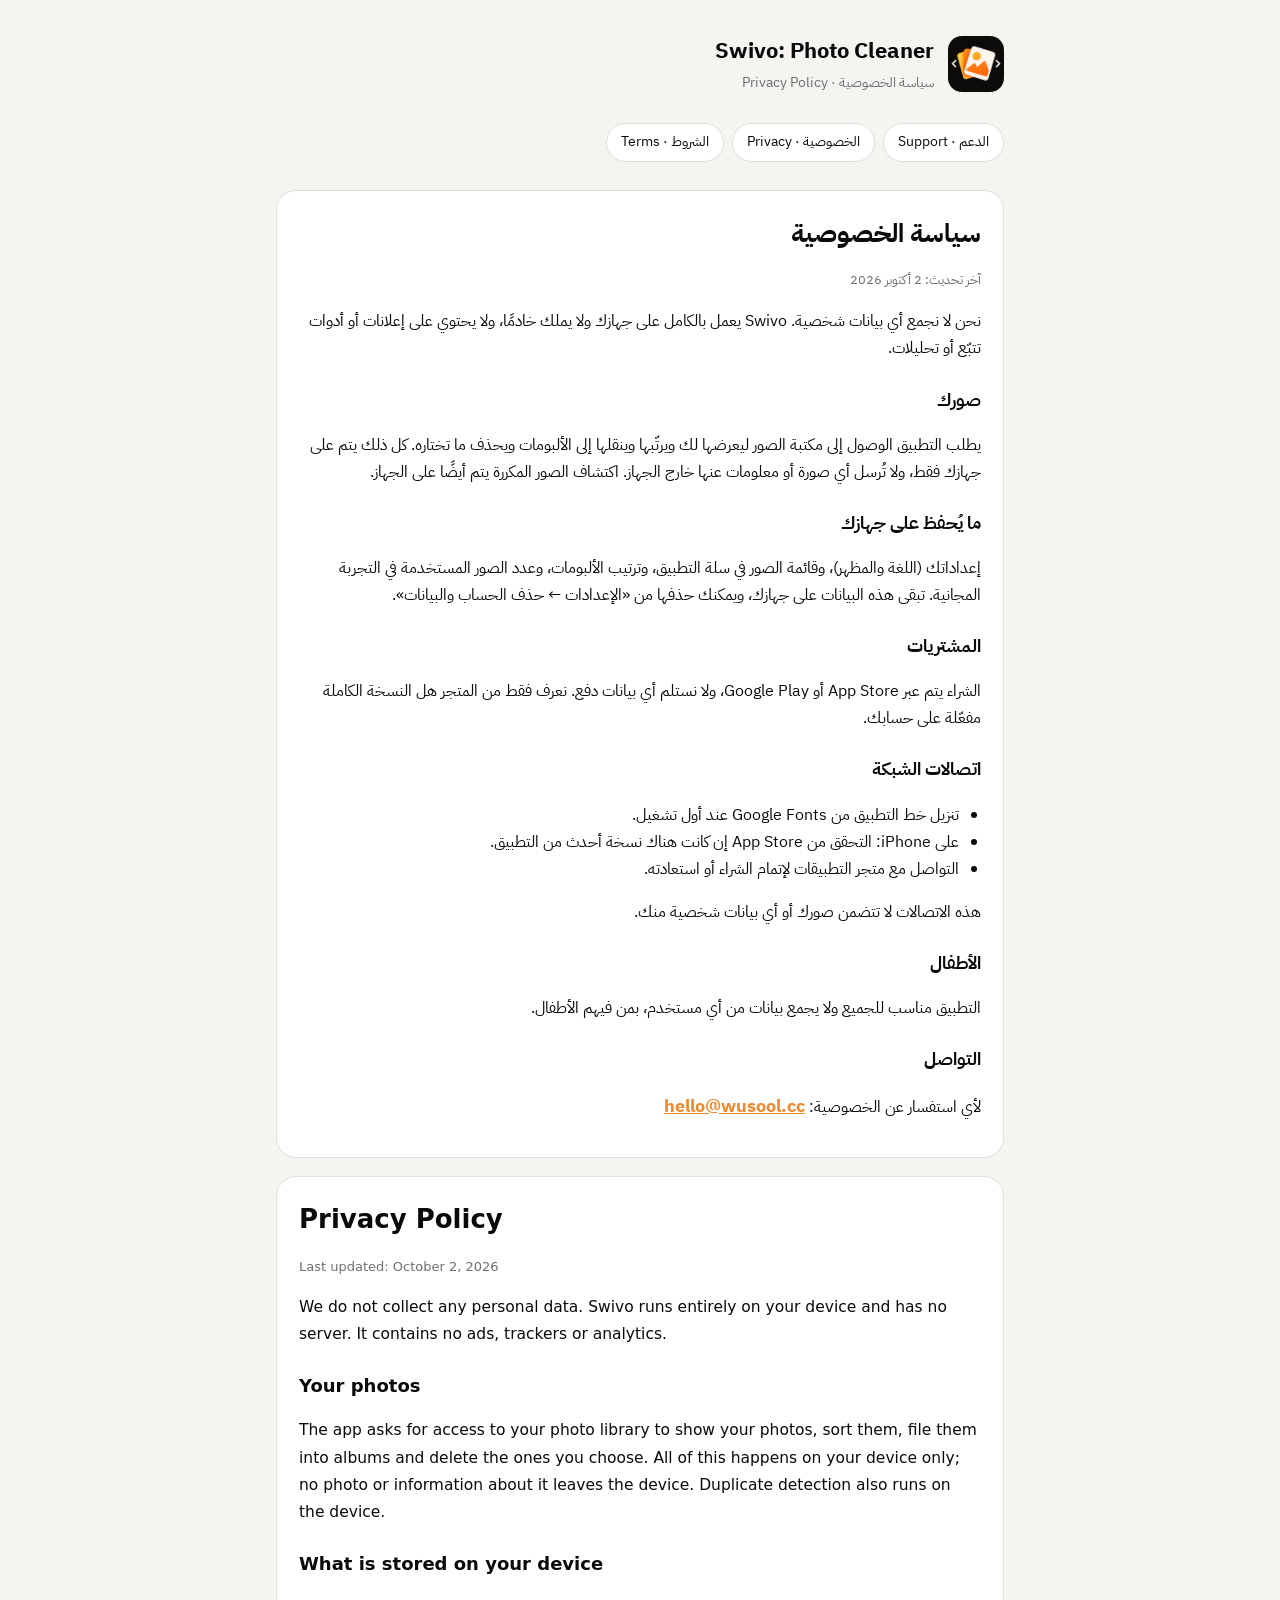
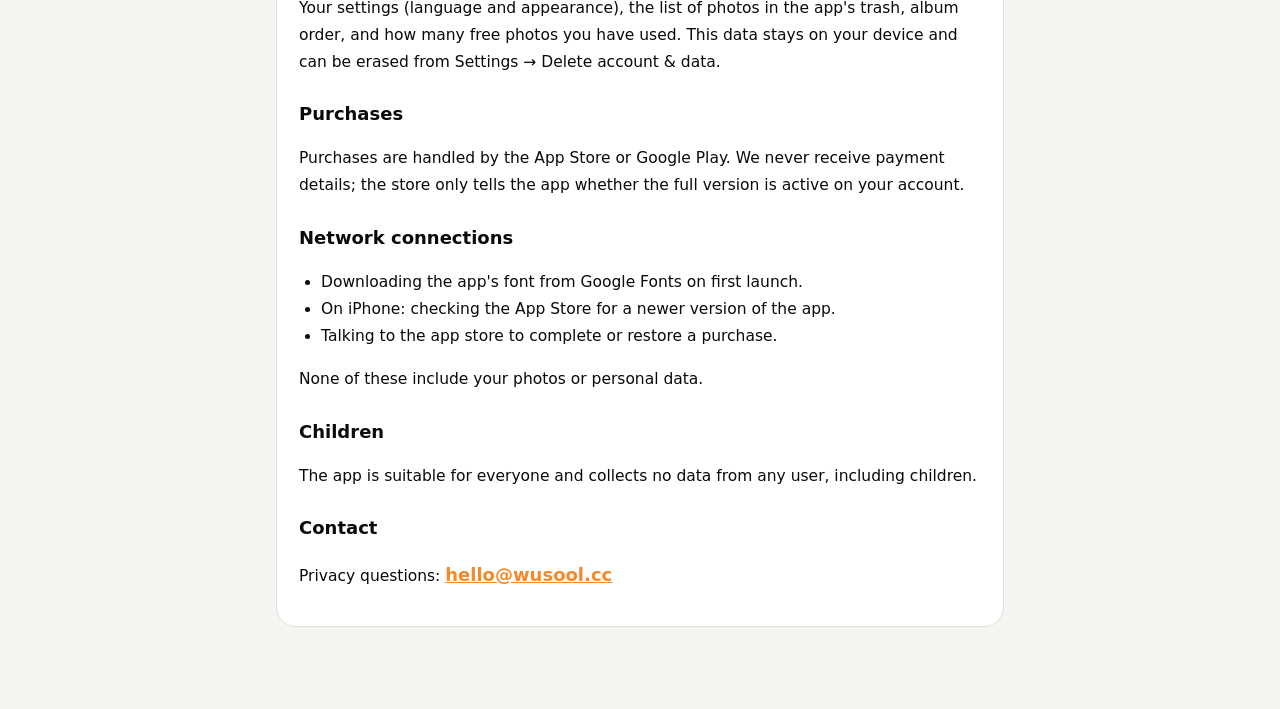
==== privacy.html @ e6847bff "Swivo support, privacy and terms pages Co-Authored-By: Claude Opus 5.5 <noreply@anthropic.com>" ====
<!doctype html>
<html lang="ar" dir="rtl">
<head>
<meta charset="utf-8">
<meta name="viewport" content="width=device-width, initial-scale=1">
<title>Swivo – سياسة الخصوصية · Privacy Policy</title>
<link rel="icon" href="icon.png">
<link href="https://fonts.googleapis.com/css2?family=IBM+Plex+Sans+Arabic:wght@400;600;700&display=swap" rel="stylesheet">
<link rel="stylesheet" href="style.css">
</head>
<body>
<main>
  <header>
    <img src="icon.png" alt="Swivo">
    <div><div class="name">Swivo: Photo Cleaner</div><div class="sub">سياسة الخصوصية · Privacy Policy</div></div>
  </header>
  <nav><a href="./">الدعم · Support</a><a href="privacy.html">الخصوصية · Privacy</a><a href="terms.html">الشروط · Terms</a></nav>

  <section>
    <h1>سياسة الخصوصية</h1>
    <p class="muted">آخر تحديث: 2 أكتوبر 2026</p>
    <p>نحن لا نجمع أي بيانات شخصية. Swivo يعمل بالكامل على جهازك ولا يملك خادمًا، ولا يحتوي على إعلانات أو أدوات تتبّع أو تحليلات.</p>
    <h2>صورك</h2>
    <p>يطلب التطبيق الوصول إلى مكتبة الصور ليعرضها لك ويرتّبها وينقلها إلى الألبومات ويحذف ما تختاره. كل ذلك يتم على جهازك فقط، ولا تُرسل أي صورة أو معلومات عنها خارج الجهاز. اكتشاف الصور المكررة يتم أيضًا على الجهاز.</p>
    <h2>ما يُحفظ على جهازك</h2>
    <p>إعداداتك (اللغة والمظهر)، وقائمة الصور في سلة التطبيق، وترتيب الألبومات، وعدد الصور المستخدمة في التجربة المجانية. تبقى هذه البيانات على جهازك، ويمكنك حذفها من «الإعدادات ← حذف الحساب والبيانات».</p>
    <h2>المشتريات</h2>
    <p>الشراء يتم عبر App Store أو Google Play، ولا نستلم أي بيانات دفع. نعرف فقط من المتجر هل النسخة الكاملة مفعّلة على حسابك.</p>
    <h2>اتصالات الشبكة</h2>
    <ul>
      <li>تنزيل خط التطبيق من Google Fonts عند أول تشغيل.</li>
      <li>على iPhone: التحقق من App Store إن كانت هناك نسخة أحدث من التطبيق.</li>
      <li>التواصل مع متجر التطبيقات لإتمام الشراء أو استعادته.</li>
    </ul>
    <p>هذه الاتصالات لا تتضمن صورك أو أي بيانات شخصية منك.</p>
    <h2>الأطفال</h2>
    <p>التطبيق مناسب للجميع ولا يجمع بيانات من أي مستخدم، بمن فيهم الأطفال.</p>
    <h2>التواصل</h2>
    <p>لأي استفسار عن الخصوصية: <a class="mail" href="mailto:hello@wusool.cc">hello@wusool.cc</a></p>
  </section>

  <section lang="en">
    <h1>Privacy Policy</h1>
    <p class="muted">Last updated: October 2, 2026</p>
    <p>We do not collect any personal data. Swivo runs entirely on your device and has no server. It contains no ads, trackers or analytics.</p>
    <h2>Your photos</h2>
    <p>The app asks for access to your photo library to show your photos, sort them, file them into albums and delete the ones you choose. All of this happens on your device only; no photo or information about it leaves the device. Duplicate detection also runs on the device.</p>
    <h2>What is stored on your device</h2>
    <p>Your settings (language and appearance), the list of photos in the app's trash, album order, and how many free photos you have used. This data stays on your device and can be erased from Settings → Delete account &amp; data.</p>
    <h2>Purchases</h2>
    <p>Purchases are handled by the App Store or Google Play. We never receive payment details; the store only tells the app whether the full version is active on your account.</p>
    <h2>Network connections</h2>
    <ul>
      <li>Downloading the app's font from Google Fonts on first launch.</li>
      <li>On iPhone: checking the App Store for a newer version of the app.</li>
      <li>Talking to the app store to complete or restore a purchase.</li>
    </ul>
    <p>None of these include your photos or personal data.</p>
    <h2>Children</h2>
    <p>The app is suitable for everyone and collects no data from any user, including children.</p>
    <h2>Contact</h2>
    <p>Privacy questions: <a class="mail" href="mailto:hello@wusool.cc">hello@wusool.cc</a></p>
  </section>
</main>
</body>
</html>
---- style.css ----
:root {
  --bg: #F5F4F0; --fg: #0A0A0B; --card: #FFFFFF; --line: #E1DFD9; --mute: #6E6E73; --gold: #F08A2E;
}
@media (prefers-color-scheme: dark) {
  :root { --bg: #0A0A0B; --fg: #F4F4F5; --card: #141416; --line: #26262A; --mute: #A1A1A6; --gold: #FFB547; }
}
* { box-sizing: border-box; }
body {
  margin: 0; background: var(--bg); color: var(--fg);
  font-family: 'IBM Plex Sans Arabic', -apple-system, system-ui, sans-serif;
  line-height: 1.75; -webkit-font-smoothing: antialiased;
}
main { max-width: 760px; margin: 0 auto; padding: 32px 16px 64px; }
header { display: flex; align-items: center; gap: 14px; margin-bottom: 28px; }
header img { width: 56px; height: 56px; border-radius: 14px; }
header .name { font-size: 22px; font-weight: 700; }
header .sub { color: var(--mute); font-size: 14px; }
nav { display: flex; flex-wrap: wrap; gap: 8px; margin-bottom: 28px; }
nav a {
  padding: 6px 14px; border-radius: 999px; background: var(--card); border: 1px solid var(--line);
  color: var(--fg); text-decoration: none; font-size: 14px;
}
section { background: var(--card); border: 1px solid var(--line); border-radius: 20px; padding: 20px 22px; margin-bottom: 18px; }
section[lang="en"] { direction: ltr; text-align: left; font-family: -apple-system, system-ui, sans-serif; }
h1 { font-size: 26px; margin: 0 0 4px; }
h2 { font-size: 18px; margin: 22px 0 6px; }
p, li { font-size: 15.5px; }
.muted { color: var(--mute); font-size: 13px; }
a { color: var(--gold); }
ul { padding-inline-start: 22px; }
.mail { font-size: 18px; font-weight: 700; direction: ltr; display: inline-block; }
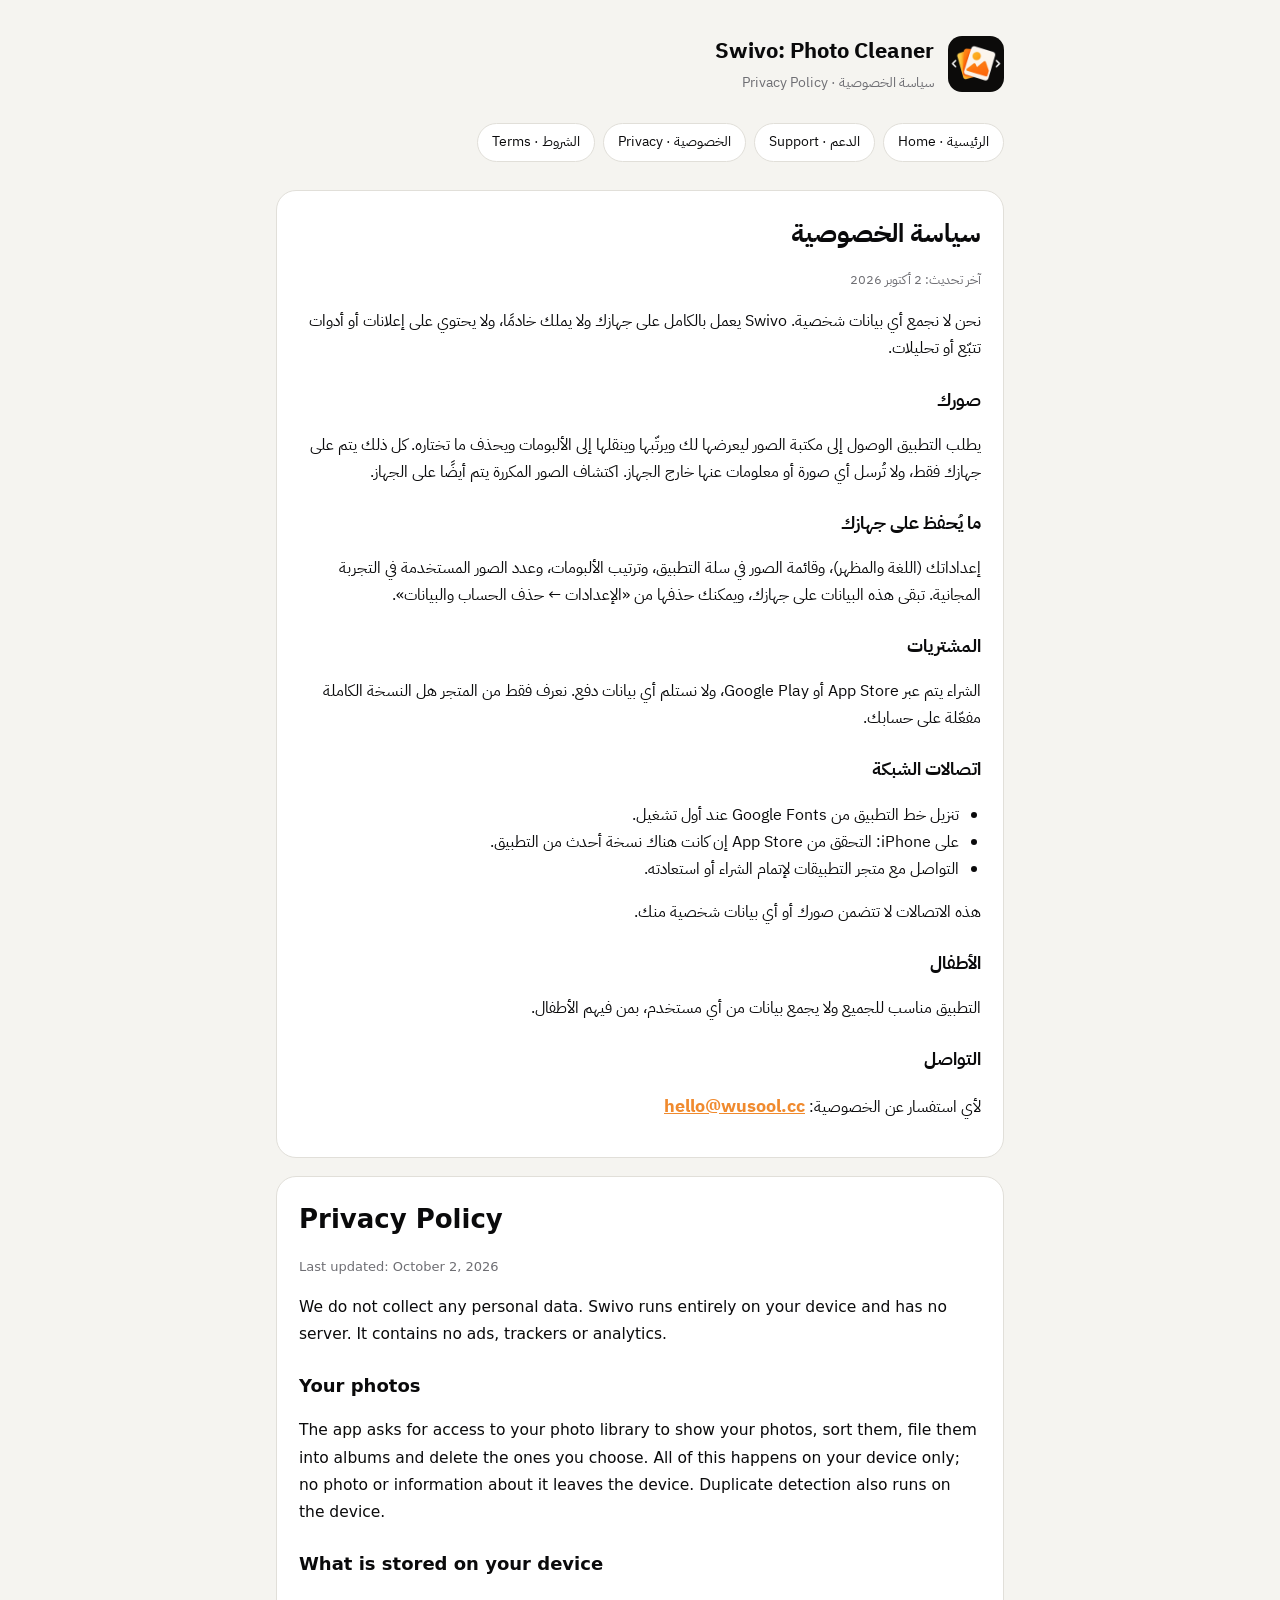
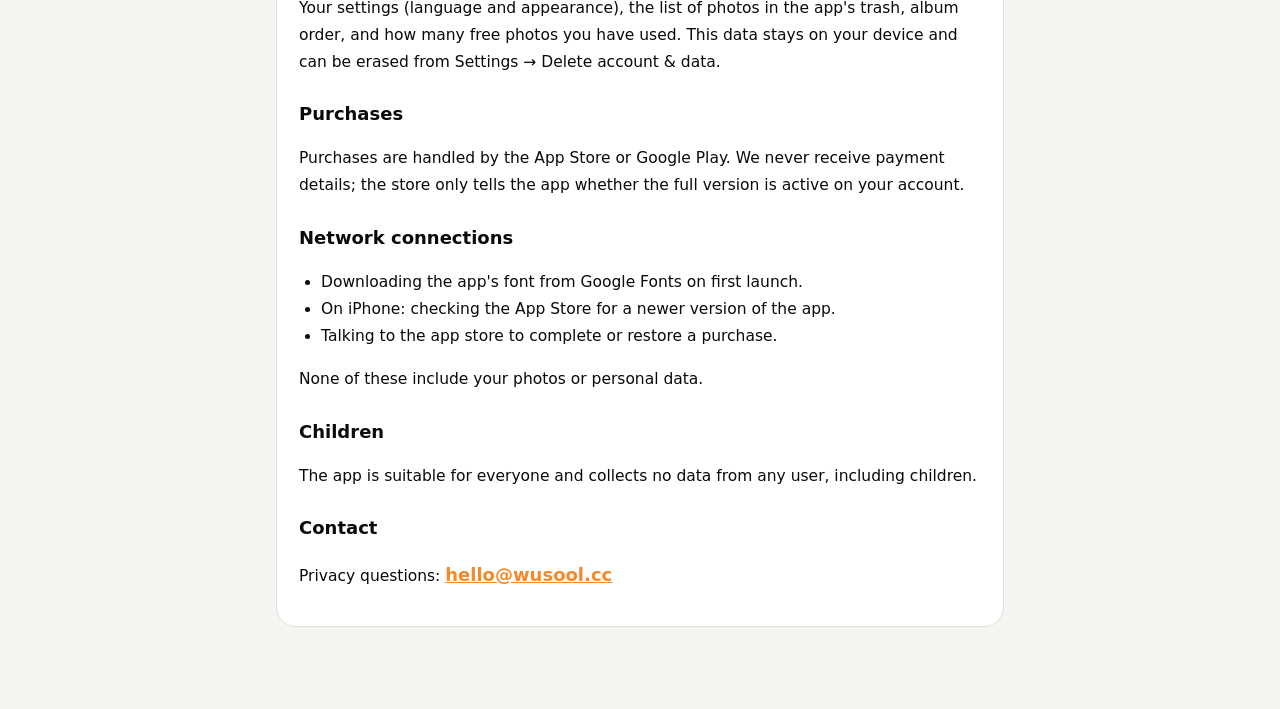
==== commit 65da355b: "Full landing page; support moves to support.html Hero with demo video, features, screenshots, duplic" ====
--- a/privacy.html
+++ b/privacy.html
@@ -14,7 +14,7 @@
     <img src="icon.png" alt="Swivo">
     <div><div class="name">Swivo: Photo Cleaner</div><div class="sub">سياسة الخصوصية · Privacy Policy</div></div>
   </header>
-  <nav><a href="./">الدعم · Support</a><a href="privacy.html">الخصوصية · Privacy</a><a href="terms.html">الشروط · Terms</a></nav>
+  <nav><a href="./">الرئيسية · Home</a><a href="support.html">الدعم · Support</a><a href="privacy.html">الخصوصية · Privacy</a><a href="terms.html">الشروط · Terms</a></nav>
 
   <section>
     <h1>سياسة الخصوصية</h1>
